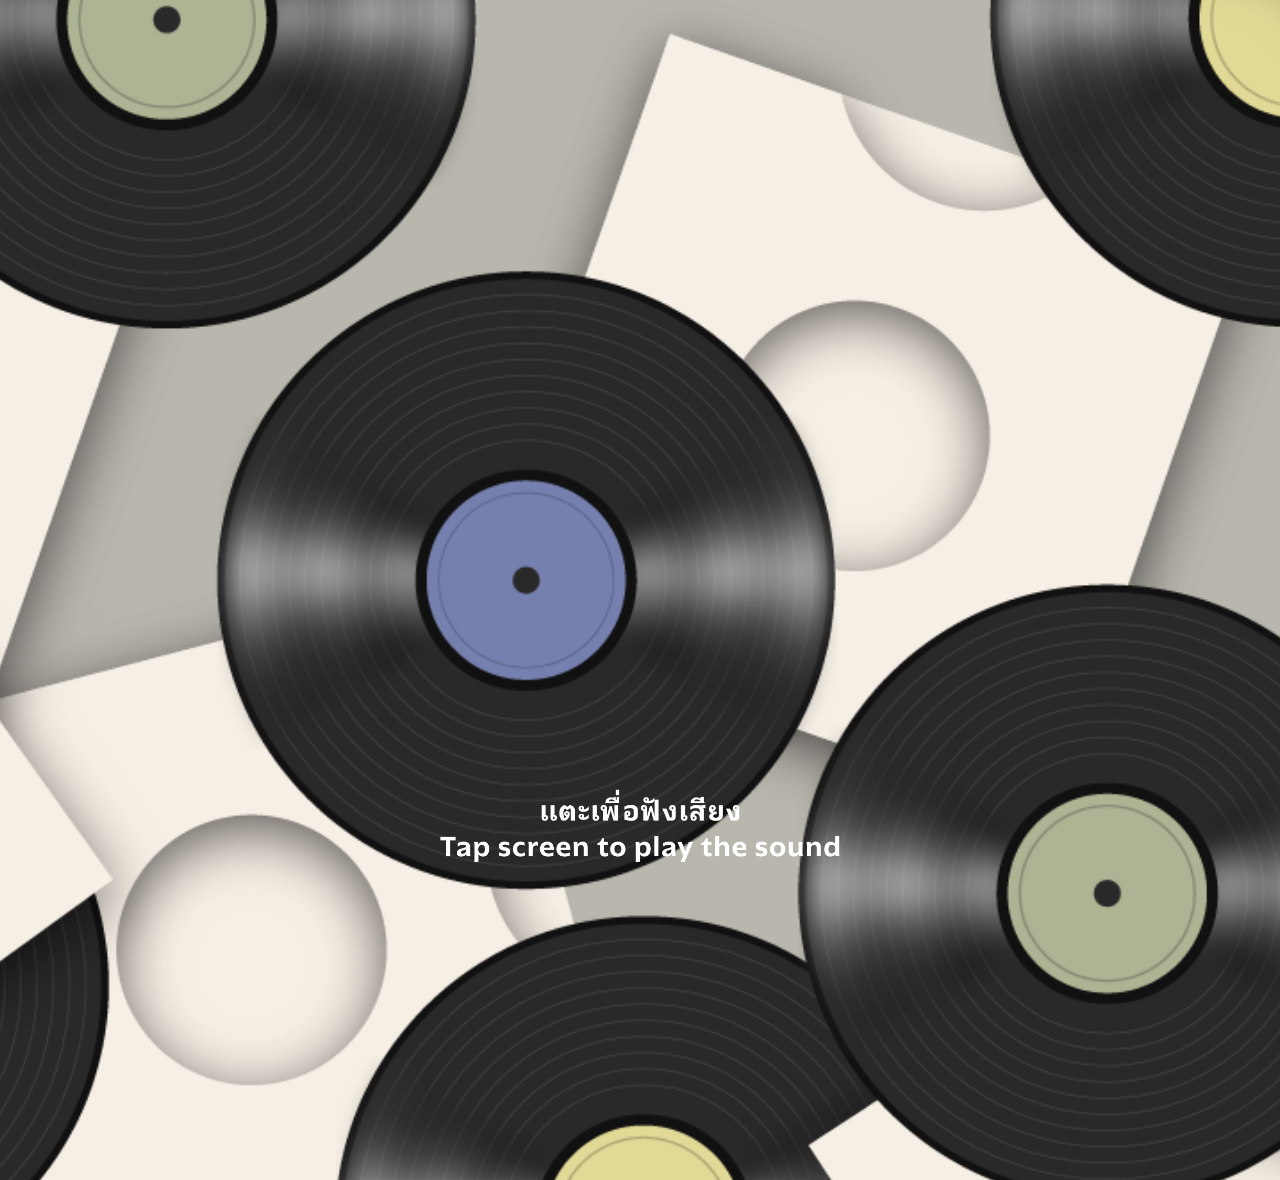
==== index.html @ a245cbe1 "ข้อความที่อธิบายการเปลี่ยนแปลง" ====
<!DOCTYPE html>
<html lang="en">
<head>
    <meta charset="UTF-8">
    <meta name="viewport" content="width=device-width, initial-scale=1.0">
    <title>Document</title>

    <link rel="stylesheet" href="syle-home.css">

    <link rel="manifest" href="manifest.json">


</head>
<body>
    <div class="containner">
        <a href="home.html">
            <img src="img/home.png" alt="Home Image">
        </a>
    </div>
    <div class="text">
        <img src="img/text-home2.png" alt="" >
    </div>

    <script>
        if ("serviceWorker" in navigator) {
            navigator.serviceWorker.register("service-worker.js")
                .then((registration) => {
                    console.log("Service Worker registered with scope:", registration.scope);
                })
                .catch((error) => {
                    console.error("Service Worker registration failed:", error);
                });
        }
    </script>
    
</body>
</html>
---- syle-home.css ----
*, 
*::before, 
*::after {
    margin: 0;
    padding: 0;
    box-sizing: border-box;
}

body {
    background:#B8B6AD;
}

.containner {
    width: 100%;
    height: 1180px;
    padding: 50px 0;
    position: relative;
    display: flex;
    justify-content: center;
    align-items: center;
    overflow: hidden;
}

.containner img {
    width: 3000px;  
    height: 100%;
    animation: slide 50s linear infinite;
}

@keyframes slide {
    0% {
        transform: translate(-5%, -12%);
    }
    25% {
        transform: translate(-20%, -8%);
    }
    50% {
        transform: translate(-8%, 5%);
    }
    75% {
        transform: translate(10%, 0%);
    }
    100% {
        transform: translate(-5%, -12%);
    }
}

.text img {
    width: 400px;
}

.text {
    position: absolute;
    top: 92%;
    left: 50%;
    transform: translate(-50%, -50%);
}
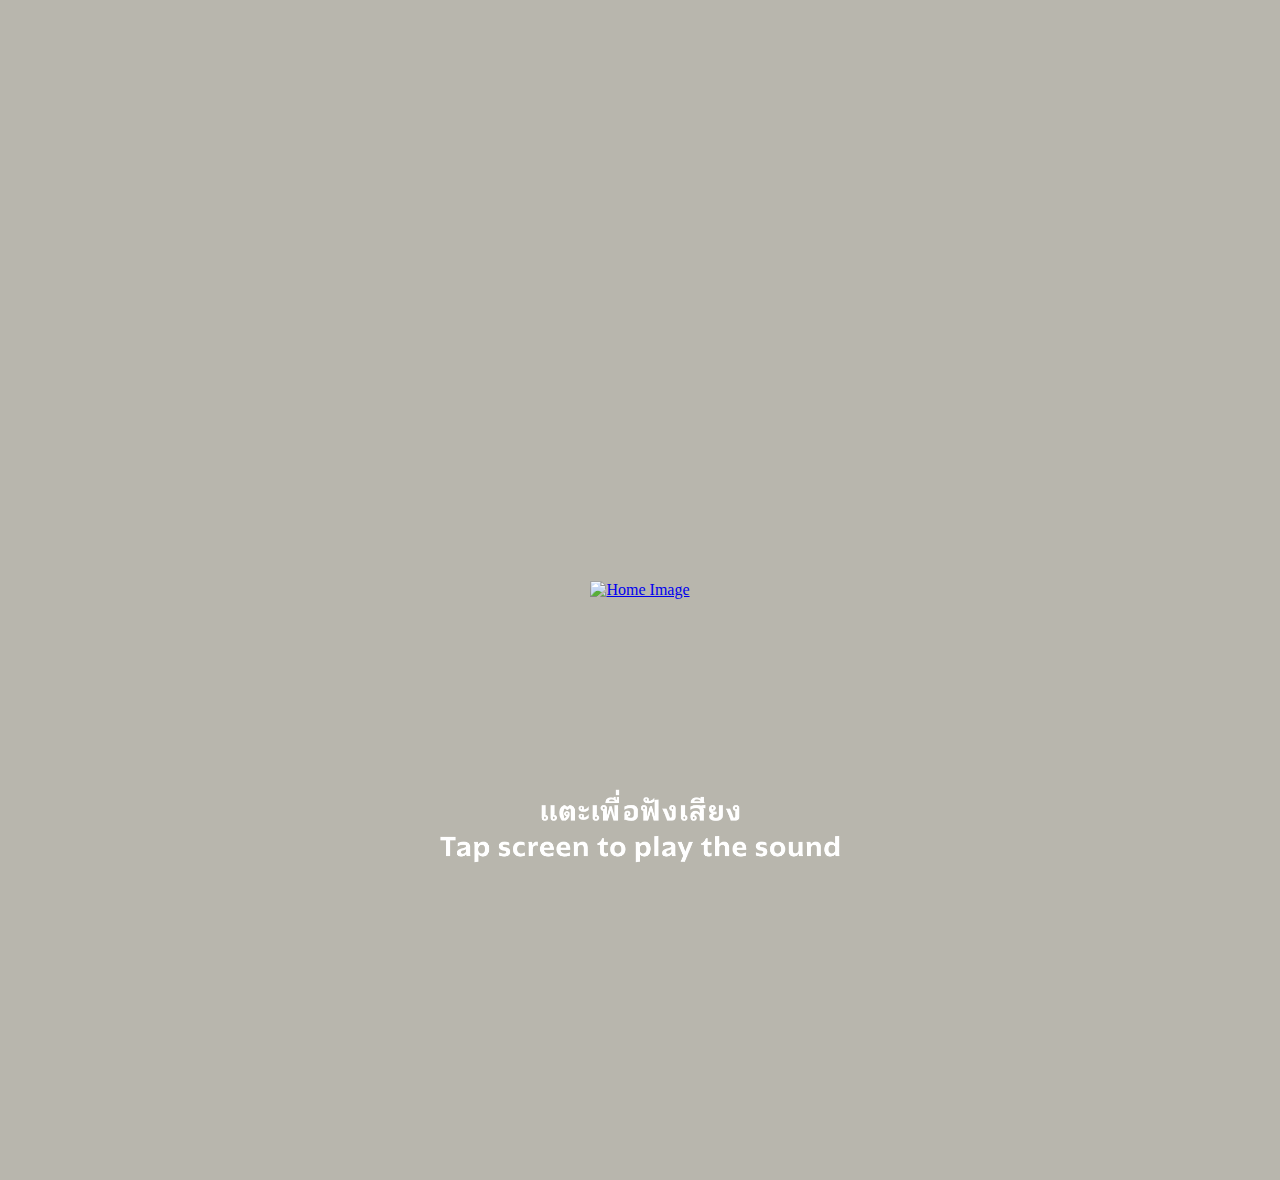
==== commit 35d52c90: "V4" ====
--- a/index.html
+++ b/index.html
@@ -6,15 +6,18 @@
     <title>Document</title>
 
     <link rel="stylesheet" href="syle-home.css">
+    <link rel="manifest" href="manifest.json">
 
-    <link rel="manifest" href="manifest.json">
+    <link rel="prefetch" href="img/home.png">
+    <link rel="prefetch" href="syle-home.css">
+
 
 
 </head>
 <body>
     <div class="containner">
         <a href="home.html">
-            <img src="img/home.png" alt="Home Image">
+            <img src="img/home.svg" alt="Home Image">
         </a>
     </div>
     <div class="text">
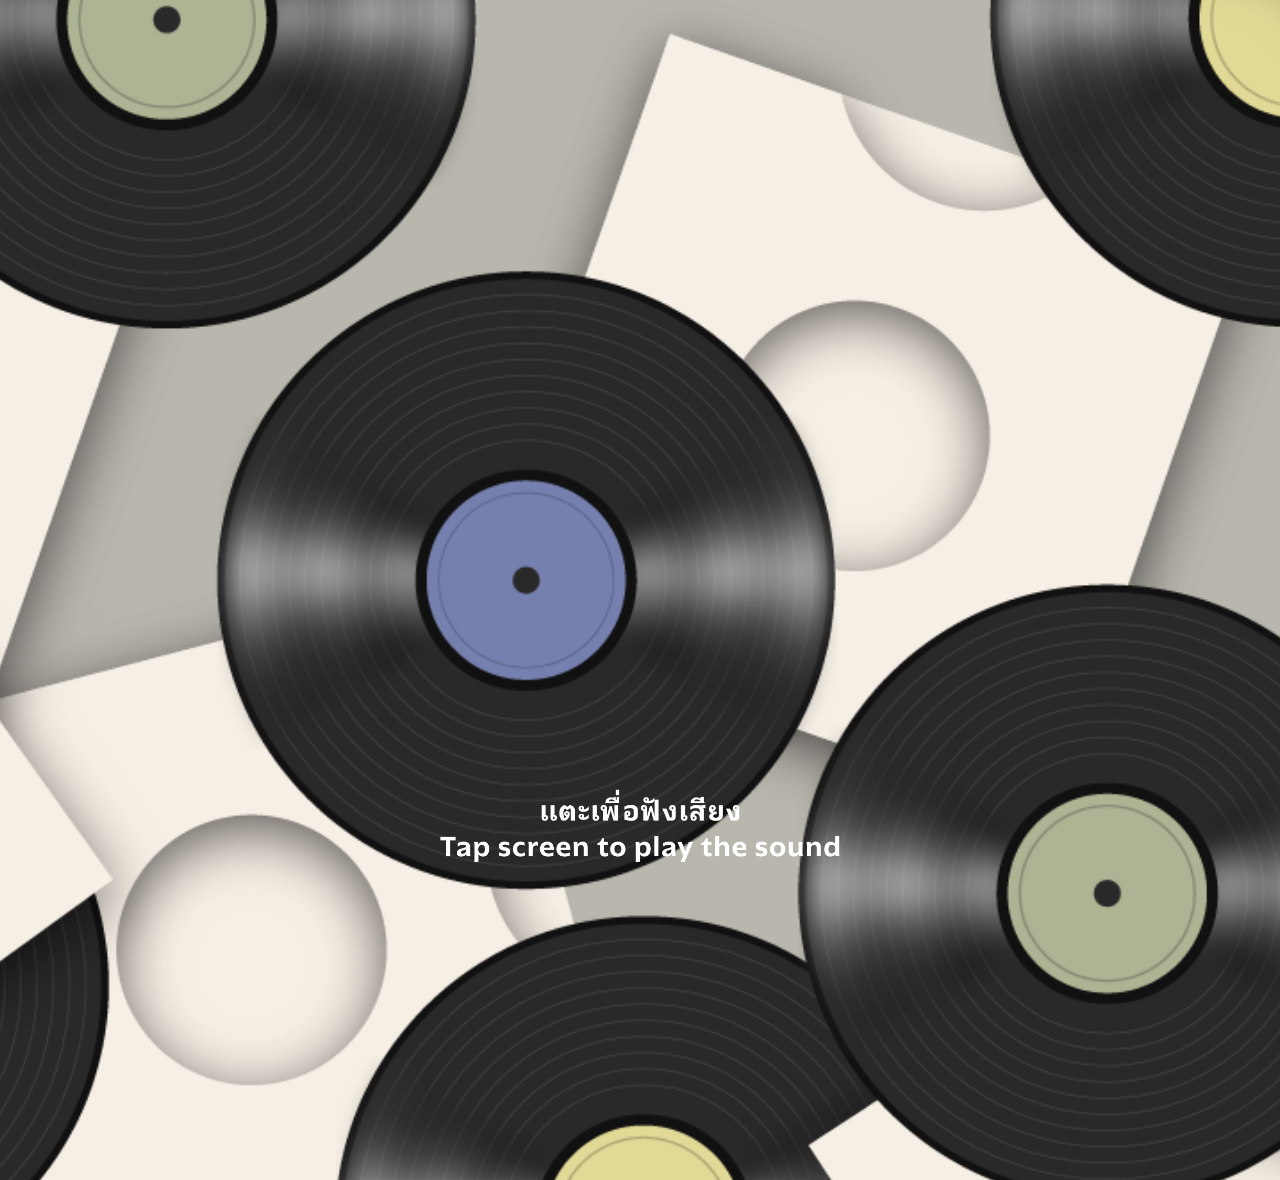
==== commit b26417bb: "V5" ====
--- a/index.html
+++ b/index.html
@@ -17,24 +17,14 @@
 <body>
     <div class="containner">
         <a href="home.html">
-            <img src="img/home.svg" alt="Home Image">
+            <img src="img/home.png" alt="Home Image" loading="lazy">
         </a>
     </div>
     <div class="text">
         <img src="img/text-home2.png" alt="" >
     </div>
 
-    <script>
-        if ("serviceWorker" in navigator) {
-            navigator.serviceWorker.register("service-worker.js")
-                .then((registration) => {
-                    console.log("Service Worker registered with scope:", registration.scope);
-                })
-                .catch((error) => {
-                    console.error("Service Worker registration failed:", error);
-                });
-        }
-    </script>
+    <script src="service-worker.js"></script>
     
 </body>
 </html>
